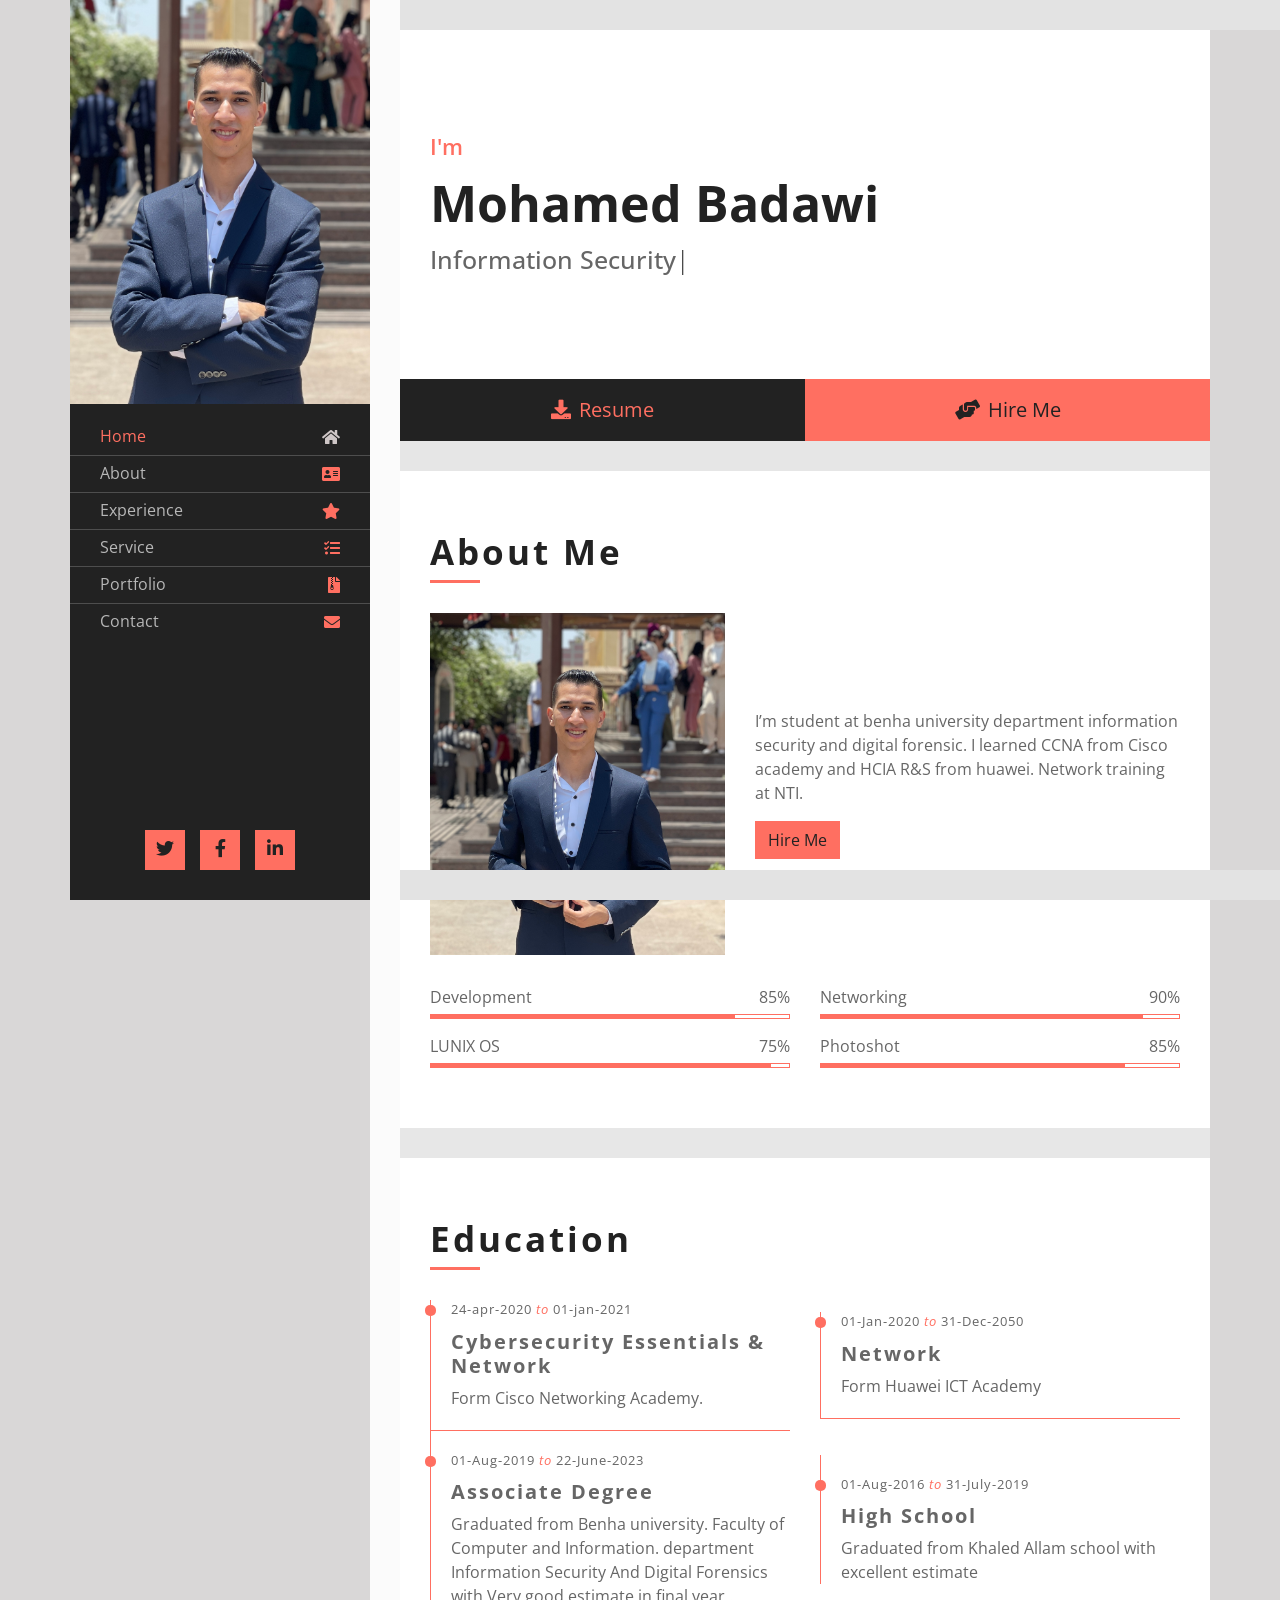
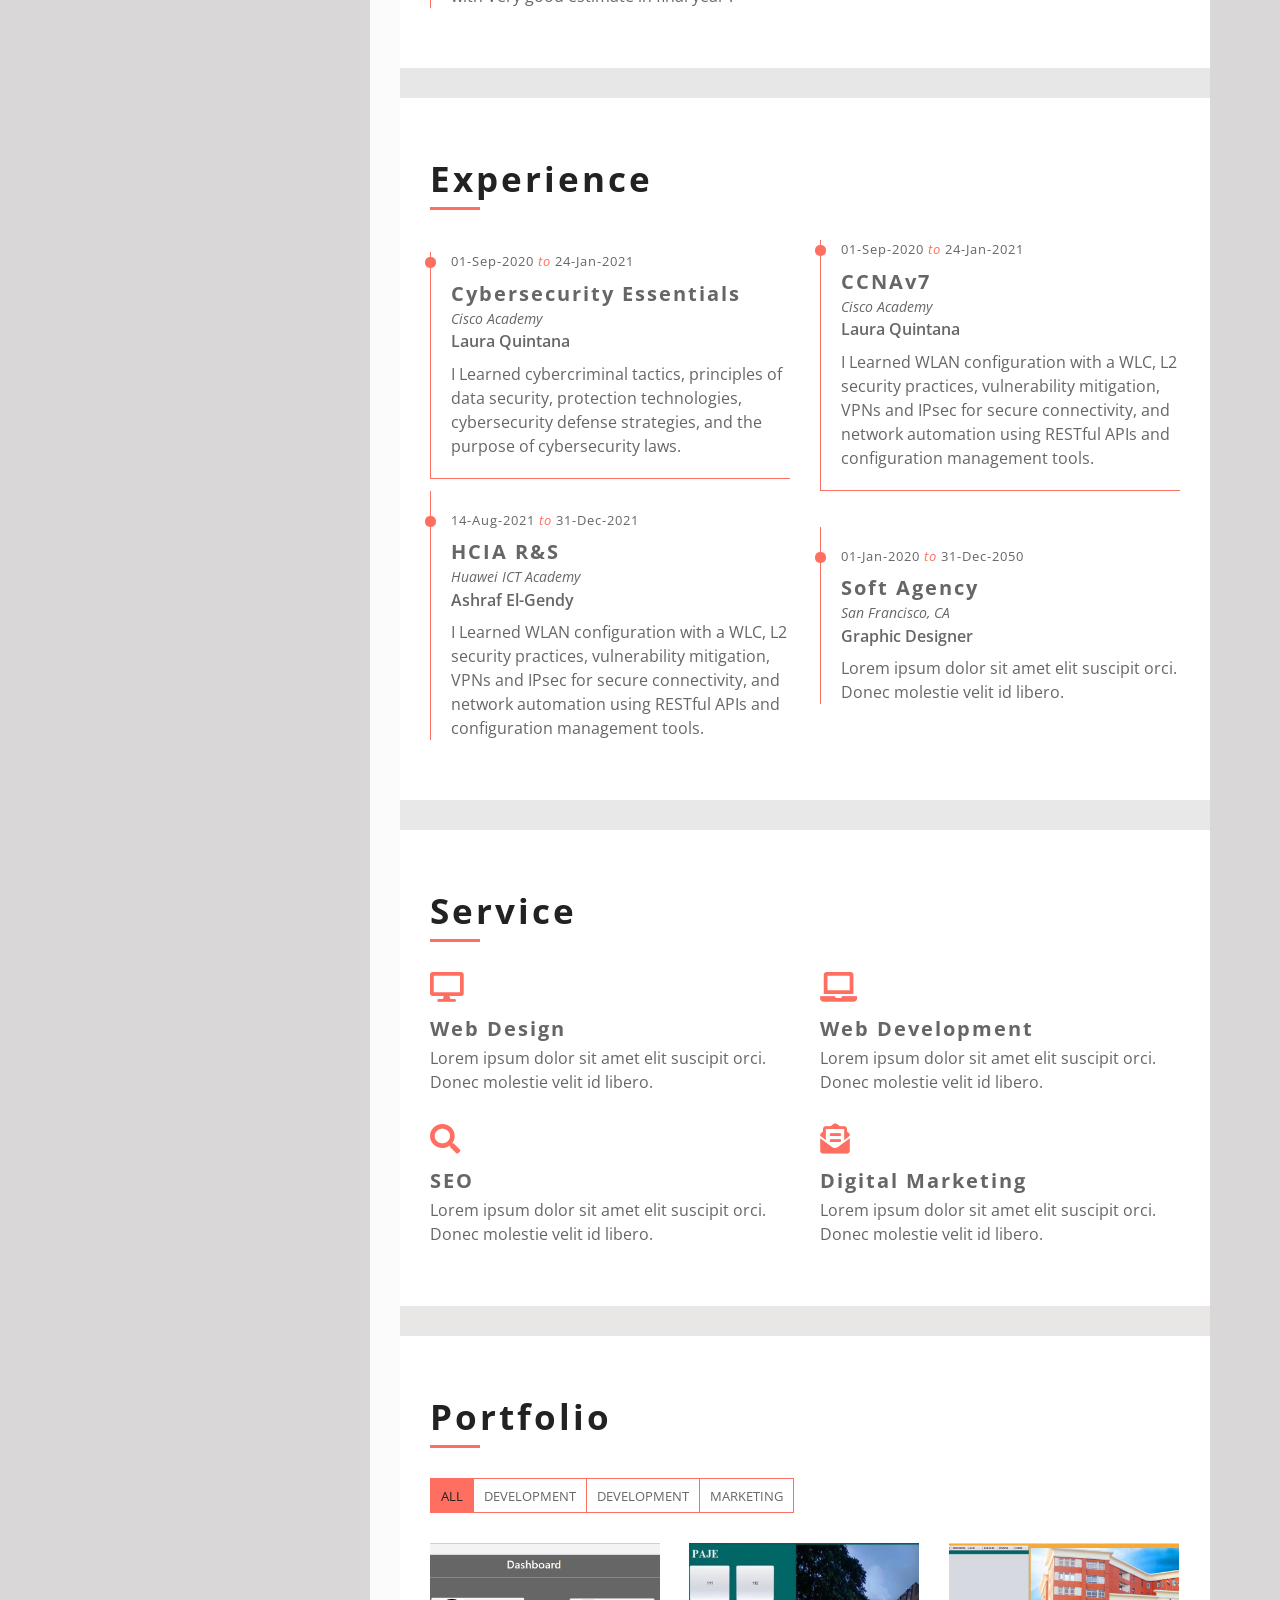
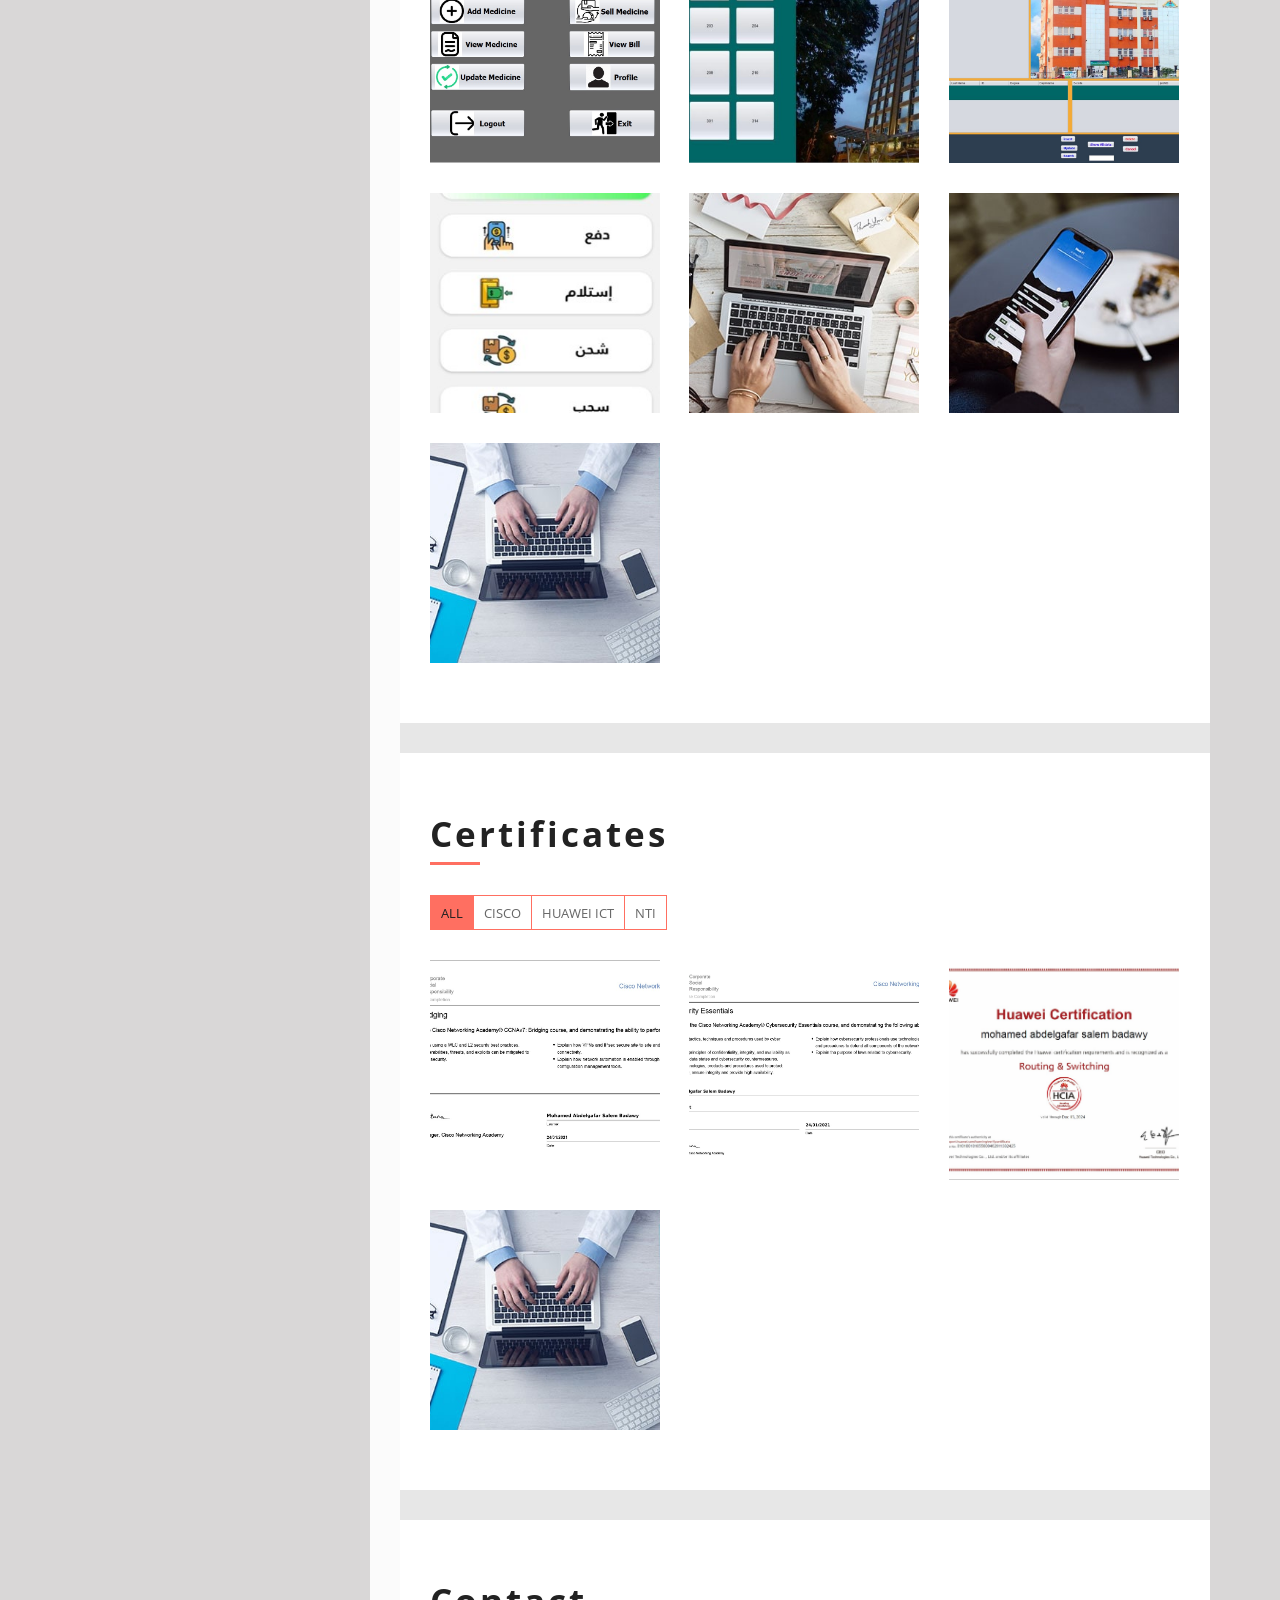
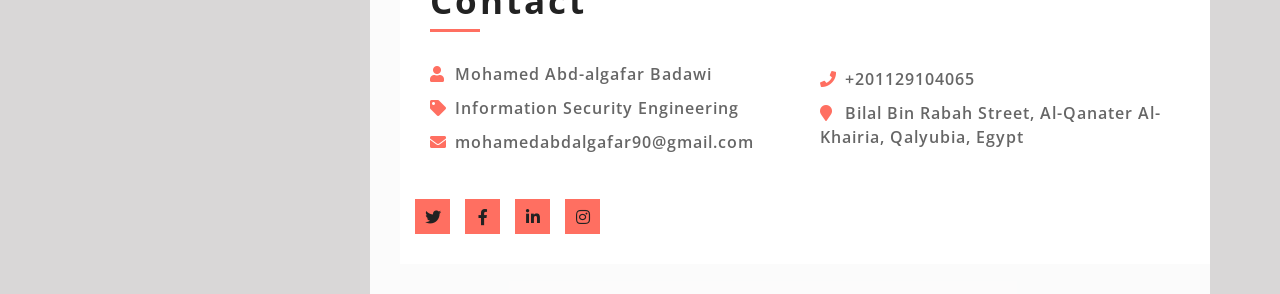
==== index.html @ a582aee1 "my website" ====
<!DOCTYPE html>
<html lang="en">
    <head>
        <meta charset="utf-8">
        <title>Mohamed Badawi</title>
        <meta content="width=device-width, initial-scale=1.0" name="viewport">
        <meta content="Resume Website Template Free Download" name="keywords">
        <meta content="Resume Website Template Free Download" name="description">

        <!-- Favicon -->
        <link href="img/favicon.ico" rel="icon">

        <!-- Google Fonts -->
        <link href="https://fonts.googleapis.com/css2?family=Open+Sans:300;400;600;700;800&display=swap" rel="stylesheet">

        <!-- CSS Libraries -->
        <link href="https://stackpath.bootstrapcdn.com/bootstrap/4.4.1/css/bootstrap.min.css" rel="stylesheet">
        <link href="https://cdnjs.cloudflare.com/ajax/libs/font-awesome/5.10.0/css/all.min.css" rel="stylesheet">
        <link href="lib/slick/slick.css" rel="stylesheet">
        <link href="lib/slick/slick-theme.css" rel="stylesheet">
        <link href="lib/lightbox/css/lightbox.min.css" rel="stylesheet">

        <!-- Template Stylesheet -->
        <link href="css/style.css" rel="stylesheet">
    </head>

    <body data-spy="scroll" data-target=".navbar" data-offset="51">
        <div class="wrapper">
            <div class="sidebar">
                <div class="sidebar-header">
                    <img src="img/profile.jpg" alt="Image">
                </div>
                <div class="sidebar-content">
                    <nav class="navbar navbar-expand-md bg-dark navbar-dark">
                        <a href="#" class="navbar-brand">Navigation</a>
                        <button type="button" class="navbar-toggler" data-toggle="collapse" data-target="#navbarCollapse">
                            <span class="navbar-toggler-icon"></span>
                        </button>
                        <div class="collapse navbar-collapse" id="navbarCollapse">
                            <ul class="nav navbar-nav">
                                <li class="nav-item">
                                    <a class="nav-link" href="#header">Home<i class="fa fa-home"></i></a>
                                </li>
                                <li class="nav-item">
                                    <a class="nav-link" href="#about">About<i class="fa fa-address-card"></i></a>
                                </li>
                                <li class="nav-item">
                                    <a class="nav-link" href="#experience">Experience<i class="fa fa-star"></i></a>
                                </li>
                                <li class="nav-item">
                                    <a class="nav-link" href="#service">Service<i class="fa fa-tasks"></i></a>
                                </li>
                                <li class="nav-item">
                                    <a class="nav-link" href="#portfolio">Portfolio<i class="fa fa-file-archive"></i></a>
                                </li>
                                <li class="nav-item">
                                    <a class="nav-link" href="#contact">Contact<i class="fa fa-envelope"></i></a>
                                </li>
                            </ul>
                        </div>
                    </nav>
                </div>
                <div class="sidebar-footer">
                    <a href="https://twitter.com/Mohamed56154055"><i class="fab fa-twitter"></i></a>
                    <a href="https://www.facebook.com/anam96234/about"><i class="fab fa-facebook-f"></i></a>
                    <a href="https://www.linkedin.com/in/mohamed-badawy-14b7bb198/"><i class="fab fa-linkedin-in"></i></a>
                </div>
            </div>
            <div class="content">
                <!-- Header Start -->
                <div class="header" id="header">
                    <div class="content-inner">
                        <p>I'm</p>
                        <h1>Mohamed Badawi</h1>
                        <h2></h2>
                        <div class="typed-text">Information Security Engineering, Network Engineering, Photografer</div>
                    </div>
                </div>
                <!-- Header End -->
                
                <!-- Large Button Start -->
                <div class="large-btn">
                    <div class="content-inner">
                        
                        <a class="btn" download = "Mohamed Badawi" href="cv.pdf"><i class="fa fa-download"></i>Resume</a>
                        <a class="btn" href="mohamedabdalgafar90@gmail.com"><i class="fa fa-hands-helping"></i>Hire Me</a>
                    </div>
                </div>
                <!-- Large Button End -->
                
                <!-- About Start -->
                <div class="about" id="about">
                    <div class="content-inner">
                        <div class="content-header">
                            <h2>About Me</h2>
                        </div>
                        <div class="row align-items-center">
                            <div class="col-md-6 col-lg-5">
                                <img src="img/about.jpg" alt="Image">
                            </div>
                            <div class="col-md-6 col-lg-7">
                                <p>
                                    I’m student at benha university department information security and digital forensic.
                                    I learned CCNA from Cisco academy and HCIA R&S from huawei.
                                    Network training at NTI.
                                </p>
                                <a class="btn" href="mohamedabdalgafar90@gmail.com">Hire Me</a>
                            </div>
                        </div>
                        <div class="row">
                            <div class="col-md-6">
                                <div class="skills">
                                    <div class="skill-name">
                                        <p>Development</p><p>85%</p>
                                    </div>
                                    <div class="progress">
                                        <div class="progress-bar" role="progressbar" aria-valuenow="85" aria-valuemin="0" aria-valuemax="100"></div>
                                    </div>
                                    <div class="skill-name">
                                        <p>LUNIX OS</p><p>75%</p>
                                    </div>
                                    <div class="progress">
                                        <div class="progress-bar" role="progressbar" aria-valuenow="95" aria-valuemin="0" aria-valuemax="100"></div>
                                    </div>
                                </div>
                            </div>
                            <div class="col-md-6">
                                <div class="skills">
                                    <div class="skill-name">
                                        <p>Networking</p><p>90%</p>
                                    </div>
                                    <div class="progress">
                                        <div class="progress-bar" role="progressbar" aria-valuenow="90" aria-valuemin="0" aria-valuemax="100"></div>
                                    </div>
                                    <div class="skill-name">
                                        <p>Photoshot</p><p>85%</p>
                                    </div>
                                    <div class="progress">
                                        <div class="progress-bar" role="progressbar" aria-valuenow="85" aria-valuemin="0" aria-valuemax="100"></div>
                                    </div>
                                </div>
                            </div>
                        </div>
                    </div>
                </div>
                <!-- About End -->
                
                <!-- Education Start -->
                <div class="education" id="education">
                    <div class="content-inner">
                        <div class="content-header">
                            <h2>Education</h2>
                        </div>
                        <div class="row align-items-center">
                            <div class="col-md-6">
                                <div class="edu-col">
                                    <span>24-apr-2020 <i>to</i> 01-jan-2021</span>
                                    <h3>Cybersecurity Essentials & Network</h3>
                                    <p>Form Cisco Networking Academy.</p>
                                </div>
                            </div>
                            <div class="col-md-6">
                                <div class="edu-col">
                                    <span>01-Jan-2020 <i>to</i> 31-Dec-2050</span>
                                    <h3>Network</h3>
                                    <p>Form Huawei ICT Academy</p>
                                </div>
                            </div>
                            <div class="col-md-6">
                                <div class="edu-col">
                                    <span>01-Aug-2019 <i>to</i> 22-June-2023</span>
                                    <h3>Associate Degree</h3>
                                    <p>Graduated from Benha university.
                                        Faculty of Computer and Information.
                                        department Information Security And Digital Forensics with Very good estimate in final year
                                        .</p>
                                </div>
                            </div>
                            <div class="col-md-6">
                                <div class="edu-col">
                                    <span>01-Aug-2016 <i>to</i> 31-July-2019</span>
                                    <h3>High School</h3>
                                    <p>Graduated from Khaled Allam school with excellent estimate</p>
                                </div>
                            </div>
                        </div>
                    </div>
                </div>
                <!-- Education Start -->
                
                <!-- Experience Start -->
                <div class="experience" id="experience">
                    <div class="content-inner">
                        <div class="content-header">
                            <h2>Experience</h2>
                        </div>
                        <div class="row align-items-center">
                            <div class="col-md-6">
                                <div class="exp-col">
                                    <span>01-Sep-2020 <i>to</i> 24-Jan-2021</span>
                                    <h3>Cybersecurity Essentials</h3>
                                    <h4>Cisco Academy</h4>
                                    <h5>Laura Quintana</h5>
                                    <p>I Learned cybercriminal tactics, principles of data security, protection technologies, cybersecurity defense strategies, and the purpose of cybersecurity laws.</p>
                                </div>
                            </div>
                            <div class="col-md-6">
                                <div class="exp-col">
                                    <span>01-Sep-2020 <i>to</i> 24-Jan-2021</span>
                                    <h3>CCNAv7</h3>
                                    <h4>Cisco Academy</h4>
                                    <h5>Laura Quintana</h5>
                                    <p>I Learned  WLAN configuration with a WLC, L2 security practices, vulnerability mitigation, VPNs and IPsec for secure connectivity, and network automation using RESTful APIs and configuration management tools.</p>
                                </div>
                            </div>
                            <div class="col-md-6">
                                <div class="exp-col">
                                    <span>14-Aug-2021 <i>to</i> 31-Dec-2021</span>
                                    <h3>HCIA R&S</h3>
                                    <h4>Huawei ICT Academy</h4>
                                    <h5>Ashraf El-Gendy</h5>
                                    <p>I Learned  WLAN configuration with a WLC, L2 security practices, vulnerability mitigation, VPNs and IPsec for secure connectivity, and network automation using RESTful APIs and configuration management tools.</p>
                                </div>
                            </div>
                            <div class="col-md-6">
                                <div class="exp-col">
                                    <span>01-Jan-2020 <i>to</i> 31-Dec-2050</span>
                                    <h3>Soft Agency</h3>
                                    <h4>San Francisco, CA</h4>
                                    <h5>Graphic Designer</h5>
                                    <p>Lorem ipsum dolor sit amet elit suscipit orci. Donec molestie velit id libero.</p>
                                </div>
                            </div>
                        </div>
                    </div>
                </div>
                <!-- Experience Start -->
                
                <!-- Service Start -->
                <div class="service" id="service">
                    <div class="content-inner">
                        <div class="content-header">
                            <h2>Service</h2>
                        </div>
                        <div class="row align-items-center">
                            <div class="col-md-6">
                                <div class="srv-col">
                                    <i class="fa fa-desktop"></i>
                                    <h3>Web Design</h3>
                                    <p>Lorem ipsum dolor sit amet elit suscipit orci. Donec molestie velit id libero.</p>
                                </div>
                            </div>
                            <div class="col-md-6">
                                <div class="srv-col">
                                    <i class="fa fa-laptop"></i>
                                    <h3>Web Development</h3>
                                    <p>Lorem ipsum dolor sit amet elit suscipit orci. Donec molestie velit id libero.</p>
                                </div>
                            </div>
                            <div class="col-md-6">
                                <div class="srv-col">
                                    <i class="fa fa-search"></i>
                                    <h3>SEO</h3>
                                    <p>Lorem ipsum dolor sit amet elit suscipit orci. Donec molestie velit id libero.</p>
                                </div>
                            </div>
                            <div class="col-md-6">
                                <div class="srv-col">
                                    <i class="fa fa-envelope-open-text"></i>
                                    <h3>Digital Marketing</h3>
                                    <p>Lorem ipsum dolor sit amet elit suscipit orci. Donec molestie velit id libero.</p>
                                </div>
                            </div>
                        </div>
                    </div>
                </div>
                <!-- Service Start -->
                
                <!-- Portfolio Start -->
                <div class="portfolio" id="portfolio">
                    <div class="content-inner">
                        <div class="content-header">
                            <h2>Portfolio</h2>
                        </div>
                        <div class="row">
                            <div class="col-lg-12">
                                <ul id="portfolio-flters">
                                    <li data-filter="*" class="filter-active">All</li>
                                    <li data-filter=".web-des">Development</li>
                                    <li data-filter=".web-dev">Development</li>
                                    <li data-filter=".dig-mar">Marketing</li>
                                </ul>
                            </div>
                        </div>
                        <div class="row portfolio-container">
                            <div class="col-lg-4 col-md-6 portfolio-item web-des">
                                <div class="portfolio-wrap">
                                    <figure>
                                        <img src="img/portfolio-1.jpg" class="img-fluid" alt="">
                                        <a href="img/portfolio-1.jpg" data-lightbox="portfolio" data-title="Pharmacy Managment System" class="link-preview" title="Preview"><i class="fa fa-eye"></i></a>
                                        <a href="https://github.com/mohamedabdalgafar/pharmacyManagmentSystem.git" class="link-details" title="More Details"><i class="fa fa-link"></i></a>
                                        <a class="portfolio-title" href="https://github.com/mohamedabdalgafar/pharmacyManagmentSystem.git">Pharmacy Managment System <span>Development</span></a>
                                    </figure>
                                </div>
                            </div>

                            <div class="col-lg-4 col-md-6 portfolio-item web-des">
                                <div class="portfolio-wrap">
                                    <figure>
                                        <img src="img/portfolio-2.jpg" class="img-fluid" alt="">
                                        <a href="img/portfolio-2.jpg" class="link-preview" data-lightbox="portfolio" data-title="Hotel Managment System" title="Preview"><i class="fa fa-eye"></i></a>
                                        <a href="https://github.com/mohamedabdalgafar/hotelManagmentSystem.git" class="link-details" title="More Details"><i class="fa fa-link"></i></a>
                                        <a class="portfolio-title" href="https://github.com/mohamedabdalgafar/hotelManagmentSystem.git">Hotel Managment System <span>Development</span></a>
                                    </figure>
                                </div>
                            </div>

                            <div class="col-lg-4 col-md-6 portfolio-item web-des">
                                <div class="portfolio-wrap">
                                    <figure>
                                        <img src="img/portfolio-3.jpg" class="img-fluid" alt="">
                                        <a href="img/portfolio-3.jpg" class="link-preview" data-lightbox="portfolio" data-title="Unversity Managment System" title="Preview"><i class="fa fa-eye"></i></a>
                                        <a href="https://github.com/mohamedabdalgafar/universityManagmentSystem.git" class="link-details" title="More Details"><i class="fa fa-link"></i></a>
                                        <a class="portfolio-title" href="https://github.com/mohamedabdalgafar/universityManagmentSystem.git">Unversity Managment System <span>Development</span></a>
                                    </figure>
                                </div>
                            </div>

                            <div class="col-lg-4 col-md-6 portfolio-item web-de">
                                <div class="portfolio-wrap">
                                    <figure>
                                        <img src="img/Picture1.jpg" class="img-fluid" alt="">
                                        <a href="img/Picture1.jpg" class="link-preview" data-lightbox="portfolio" data-title="Mobile Application Development" title="Preview"><i class="fa fa-eye"></i></a>
                                        <a href="https://github.com/mohamedabdalgafar/mobile-wallet-app.git" class="link-details" title="More Details"><i class="fa fa-link"></i></a>
                                        <a class="portfolio-title" href="https://github.com/mohamedabdalgafar/mobile-wallet-app.git">mobile wallet <span>Mobile Application Development</span></a>
                                    </figure>
                                </div>
                            </div>

                            <div class="col-lg-4 col-md-6 portfolio-item web-dev">
                                <div class="portfolio-wrap">
                                    <figure>
                                        <img src="img/portfolio-4.jpg" class="img-fluid" alt="">
                                        <a href="img/portfolio-4.jpg" class="link-preview" data-lightbox="portfolio" data-title="Project Name" title="Preview"><i class="fa fa-eye"></i></a>
                                        <a href="#" class="link-details" title="More Details"><i class="fa fa-link"></i></a>
                                        <a class="portfolio-title" href="#">Project Name <span>Web Development</span></a>
                                    </figure>
                                </div>
                            </div>

                            <div class="col-lg-4 col-md-6 portfolio-item dig-mar">
                                <div class="portfolio-wrap">
                                    <figure>
                                        <img src="img/portfolio-5.jpg" class="img-fluid" alt="">
                                        <a href="img/portfolio-5.jpg" class="link-preview" data-lightbox="portfolio" data-title="Project Name" title="Preview"><i class="fa fa-eye"></i></a>
                                        <a href="#" class="link-details" title="More Details"><i class="fa fa-link"></i></a>
                                        <a class="portfolio-title" href="#">Project Name <span>Digital Marketing</span></a>
                                    </figure>
                                </div>
                            </div>

                            <div class="col-lg-4 col-md-6 portfolio-item dig-mar">
                                <div class="portfolio-wrap">
                                    <figure>
                                        <img src="img/portfolio-6.jpg" class="img-fluid" alt="">
                                        <a href="img/portfolio-6.jpg" class="link-preview" data-lightbox="portfolio" data-title="Project Name" title="Preview"><i class="fa fa-eye"></i></a>
                                        <a href="#" class="link-details" title="More Details"><i class="fa fa-link"></i></a>
                                        <a class="portfolio-title" href="#">Project Name <span>Digital Marketing</span></a>
                                    </figure>
                                </div>
                            </div>
                        </div>
                    </div>
                </div>
                <!-- Portfolio Start -->
                
                <!-- certificate Start -->
                <div class="portfolio" id="portfolio">
                    <div class="content-inner">
                        <div class="content-header">
                            <h2>Certificates</h2>
                        </div>
                        <div class="row">
                            <div class="col-lg-12">
                                <ul id="portfolio-flters">
                                    <li data-filter="*" class="filter-active">All</li>
                                    <li data-filter=".web-des">Cisco</li>
                                    <li data-filter=".web-dev">Huawei ICT</li>
                                    <li data-filter=".dig-mar">NTI</li>
                                </ul>
                            </div>
                        </div>
                        <div class="row portfolio-container">
                            <div class="col-lg-4 col-md-6 portfolio-item web-des">
                                <div class="portfolio-wrap">
                                    <figure>
                                        <img src="img/crtificate1.jpg" class="img-fluid" alt="">
                                        <a href="img/crtificate1.jpg" data-lightbox="portfolio" data-title="CCNAv7" class="link-preview" title="Preview"><i class="fa fa-eye"></i></a>
                                        <a href="certificates/ccnav7.pdf" class="link-details" title="More Details"><i class="fa fa-link"></i></a>
                                        <a class="portfolio-title" href="certificates/ccnav7.pdf">CCNAv7 <span>Cisco Academy</span></a>
                                    </figure>
                                </div>
                            </div>

                            <div class="col-lg-4 col-md-6 portfolio-item web-des">
                                <div class="portfolio-wrap">
                                    <figure>
                                        <img src="img/crtificate2.jpg" class="img-fluid" alt="">
                                        <a href="img/crtificate2.jpg" class="link-preview" data-lightbox="portfolio" data-title="Security Essentials" title="Preview"><i class="fa fa-eye"></i></a>
                                        <a href="certificates/security.pdf" class="link-details" title="More Details"><i class="fa fa-link"></i></a>
                                        <a class="portfolio-title" href="certificates/security.pdf">Security Essentials <span>Cisco Academy</span></a>
                                    </figure>
                                </div>
                            </div>

                            <div class="col-lg-4 col-md-6 portfolio-item web-dev">
                                <div class="portfolio-wrap">
                                    <figure>
                                        <img src="img/certificate3.jpg" class="img-fluid" alt="">
                                        <a href="img/certificate3.jpg" class="link-preview" data-lightbox="portfolio" data-title="HCIA R&S" title="Preview"><i class="fa fa-eye"></i></a>
                                        <a href="certificates/hcia.pdf" class="link-details" title="More Details"><i class="fa fa-link"></i></a>
                                        <a class="portfolio-title" href="certificates/hcia.pdf">HCIA R&S <span>Huawei ICT Academy</span></a>
                                    </figure>
                                </div>
                            </div>

                           

                            <div class="col-lg-4 col-md-6 portfolio-item dig-mar">
                                <div class="portfolio-wrap">
                                    <figure>
                                        <img src="img/portfolio-6.jpg" class="img-fluid" alt="">
                                        <a href="img/portfolio-6.jpg" class="link-preview" data-lightbox="portfolio" data-title="Project Name" title="Preview"><i class="fa fa-eye"></i></a>
                                        <a href="#" class="link-details" title="More Details"><i class="fa fa-link"></i></a>
                                        <a class="portfolio-title" href="#">Project Name <span>Digital Marketing</span></a>
                                    </figure>
                                </div>
                            </div>
                        </div>
                    </div>
                </div>
                
                <!-- Contact Start -->
                <div class="contact" id="contact">
                    <div class="content-inner">
                        <div class="content-header">
                            <h2>Contact</h2>
                        </div>
                        <div class="row align-items-center">
                            <div class="col-md-6">
                                <div class="contact-info">
                                    <p><i class="fa fa-user"></i>Mohamed Abd-algafar Badawi</p>
                                    <p><i class="fa fa-tag"></i>Information Security Engineering</p>
                                    <p><i class="fa fa-envelope"></i><a href="mailto:mohamedabdalgafar90@gmail.com">mohamedabdalgafar90@gmail.com</a></p>
                                    
                                    
                                    
                                </div>
                            </div>
                            <div class="col-md-6">
                                <div class="contact-info">
                                    <p><i class="fa fa-phone"></i><a href="tel:+201129104065">+201129104065</a></p>
                                    <p><i class="fa fa-map-marker"></i>Bilal Bin Rabah Street, Al-Qanater Al-Khairia, Qalyubia, Egypt</p>
                                </div> 
                            </div>
                            <div class="social">
                                <a class="btn" href="https://twitter.com/Mohamed56154055"><i class="fab fa-twitter"></i></a>
                                <a class="btn" href="https://www.facebook.com/anam96234/about"><i class="fab fa-facebook-f"></i></a>
                                <a class="btn" href="https://www.linkedin.com/in/mohamed-badawy-14b7bb198/"><i class="fab fa-linkedin-in"></i></a>
                                <a class="btn" href="https://www.instagram.com/mohamed_badawy_ph/"><i class="fab fa-instagram"></i></a>
                                
                            </div>
                        </div>
                    </div>
                </div>
                <!-- Contact End -->
                
            </div>
            
        </div>
        
        <!-- Back to Top -->
        <a href="#" class="back-to-top"><i class="fa fa-angle-double-up"></i></a>
        
        <!-- JavaScript Libraries -->
        <script src="https://code.jquery.com/jquery-3.4.1.min.js"></script>
        <script src="https://stackpath.bootstrapcdn.com/bootstrap/4.4.1/js/bootstrap.bundle.min.js"></script>
        <script src="lib/easing/easing.min.js"></script>
        <script src="lib/slick/slick.min.js"></script>
        <script src="lib/typed/typed.min.js"></script>
        <script src="lib/waypoints/waypoints.min.js"></script>
        <script src="lib/isotope/isotope.pkgd.min.js"></script>
        <script src="lib/lightbox/js/lightbox.min.js"></script>
        
        <!-- Template Javascript -->
        <script src="js/main.js"></script>

    </body>
</html>
---- css/style.css ----
/**********************************/
/********** General CSS ***********/
/**********************************/
body {
    color: #666666;
    background: rgba(113, 107, 107, 0.268);
    font-family: 'Open Sans', sans-serif;
}

a {
    color: #222222;
    transition: all .3s;
}

a:hover,
a:active,
a:focus {
    color: #FF6F61;
    outline: none;
    text-decoration: none;
}

.btn:focus {
    box-shadow: none;
}


/**********************************/
/****** Layout with Sidebar *******/
/**********************************/
.wrapper {
    position: relative;
    margin: 0 auto;
    width: 100%;
    max-width: 1140px;
}

.wrapper .sidebar {
    position: relative;
    width: 100%;
    float: left;
    background: #222222;
}

.wrapper .content {
    position: relative;
    width: 100%;
    padding: 15px;
    float: left;
    background: #ffffffe8;
}

.wrapper .sidebar-header,
.wrapper .sidebar-footer {
    display: none;
}

.navbar {
    padding: 15px;
    background: #222222 !important;
}

.navbar-expand-md .navbar-nav .nav-item {
    width: 100%;
    border-top: 1px solid rgba(255, 255, 255, .2);
}

.navbar-expand-md .navbar-nav .nav-item:first-child{
    border-top: none;
}

.navbar-expand-md .navbar-nav .nav-link {
    color: #b7b7b7;
    padding: 5px 15px 7px 15px;
    transition: all .3s;
}

.navbar-expand-md .navbar-nav .nav-link i {
    color: #FF6F61;
    float: right;
    padding-top: 5px;
    transition: all .3s;
}

.navbar-expand-md .navbar-nav .nav-link:hover,
.navbar-expand-md .navbar-nav .nav-link.active {
    color: #FF6F61;
}

.navbar-expand-md .navbar-nav .nav-link:hover i,
.navbar-expand-md .navbar-nav .nav-link.active i{
    color: #cfc7c7;
}


.wrapper .sidebar,
.wrapper .content {
    -webkit-transition: margin 200ms ease-out;
    -moz-transition: margin 200ms ease-out;
    -o-transition: margin 200ms ease-out;
    transition: margin 200ms ease-out;
}

@media (min-width: 768px) {
    .wrapper .content {
        padding: 30px 0px 30px 30px;
    }
    
    .wrapper .content::before,
    .wrapper .content::after {
        position: fixed;
        content: "";
        width: 100%;
        height: 30px;
        background: #e3e3e3;
        z-index: 1;
    }
    
    .wrapper .content::before {
        top: 0;
    }
    
    .wrapper .content::after {
        bottom: 0;
    }
    
    .wrapper .sidebar {
        position: fixed;
        width: 300px;
        height: 100%;
        margin-left: -250px;
        float: left;
        overflow: auto;
        scrollbar-width: thin;
        scrollbar-color: gray;
        z-index: 2;
    }

    .wrapper .sidebar:hover {
        margin-left: 0px;
    }
    
    .wrapper .content {
        position: relative;
        width: calc(100% - 50px);
        margin-left: 50px;
        float: right;
    }
    
    .wrapper .sidebar:hover  .sidebar-header {
        position: relative;
        display: block;
        width: 100%;
    }

    .wrapper .sidebar .sidebar-header img {
        width: 100%;
        height: auto;
    }
    
    .navbar-brand {
        display: none;
    }
    
    .navbar {
        padding: 15px 0;
        flex-direction: column;
    }
    
    .wrapper .sidebar:hover .navbar-expand-md .navbar-nav .nav-link {
        padding: 5px 30px 7px 30px;
    }
    
    .wrapper .sidebar::-webkit-scrollbar {
        width: 7px;
    }

    .wrapper .sidebar::-webkit-scrollbar-track {
        -webkit-box-shadow: inset 0 0 6px rgba(0,0,0,0.1);
    }

    .wrapper .sidebar::-webkit-scrollbar-thumb {
        background-color: darkgrey;
        outline: 1px solid slategrey;
        border-radius: 7px
    }
    
    .navbar-brand {
        display: none;
    }
    
    .sidebar .sidebar-footer {
        width: 300px;
        position: fixed;
        bottom: 0;
        padding: 15px;
        font-size: 0;
        text-align: center;
        background: #222222;
    }
    
    .sidebar .sidebar-footer a {
        display: inline-block;
        width: 40px;
        height: 40px;
        padding: 5px 0;
        margin: 0 15px 15px 0;
        text-align: center;
        font-size: 18px;
        color: #222222;
        background: #FF6F61;
    }
    
    .sidebar .sidebar-footer a:last-child {
        margin-right: 0;
    }
    
    .sidebar .sidebar-footer a:hover {
        color: #FF6F61;
        background: #ffffff;
    }
    
    .sidebar:hover .sidebar-footer {
        display: block;
    }
}

@media (min-width: 992px) {
    .wrapper .sidebar {
        margin: 0;
    }

    .wrapper .content {
        width: calc(100% - 300px);
        margin-left: 300px;
    }

    .sidebar .sidebar-header {
        position: relative;
        display: block;
        width: 100%;
    }
    
    .navbar-expand-md .navbar-nav .nav-link {
        padding: 5px 30px 7px 30px;
    }
    
    .sidebar .sidebar-footer {
        display: block;
    }
}

@media (max-width: 1140px) {
    .wrapper .content {
        padding: 30px;
    }
}

@media (max-width: 576px) {
    .wrapper .content {
        padding: 15px;
    }
}


/**********************************/
/******** Back to Top CSS *********/
/**********************************/
.back-to-top {
    position: fixed;
    display: none;
    width: 30px;
    height: 30px;
    text-align: center;
    line-height: 1;
    font-size: 30px;
    right: 30px;
    bottom: 30px;
    transition: background 0.5s;
    z-index: 11;
}

.back-to-top i {
    color: #222222;
}

.back-to-top i:hover {
    color: #FF6F61;
}

.back-to-top {
    -webkit-animation: action 1s infinite  alternate;
    animation: action 1s infinite  alternate;
}

@-webkit-keyframes action {
    0% { transform: translateY(0); }
    100% { transform: translateY(-15px); }
}

@keyframes action {
    0% { transform: translateY(0); }
    100% { transform: translateY(-15px); }
}


/**********************************/
/*********** Header CSS ***********/
/**********************************/
.header {
    position: relative;
    background: #ffffff;
}

.header .content-inner {
    padding: 100px 30px;
    background: url(../img/profile.png) right bottom no-repeat;
    background-size: contain;
}

.header p {
    color: #FF6F61;
    font-size: 22px;
    font-weight: 600;
    margin-bottom: 10px;
}

.header h1 {
    color: #222222;
    font-size: 50px;
    font-weight: 700;
}

.header h2 {
    display: inline-block;
    margin: 0;
    height: 25px;
    font-size: 25px;
}

.header .typed-text {
    display: none;
}

.header .typed-cursor {
    font-size: 25px;
    font-weight: 300;
    color: #222222;
}

.large-btn .content-inner {
    font-size: 0;
    border-bottom: 30px solid #e6e6e6;
}

.large-btn .btn {
    position: relative;
    width: 50%;
    padding: 15px 0;
    color: #FF6F61;
    font-size: 20px;
    background: #222222;
    border-radius: 0;
}

.large-btn .btn:last-child {
    color: #222222;
    background: #FF6F61;
}

.large-btn .btn i {
    margin-right: 8px;
}

.large-btn .btn::after {
    position: absolute;
    content: "";
    width: 0;
    height: 100%;
    top: 0;
    left: 0;
    transition: all .3s;
}

.large-btn .btn:hover::after {
    width: 100%;
    background: rgba(255, 255, 255, .1);
}


/**********************************/
/******* Content Header CSS *******/
/**********************************/
.content-header {
    position: relative;
    width: 100%;
    margin-bottom: 30px;
    padding-bottom: 10px;
}

.content-header h2 {
    color: #222222;
    font-size: 35px;
    font-weight: 700;
    letter-spacing: 3px;
    margin: 0;
}

.content-header::after {
    content: '';
    position: absolute;
    display: block;
    width: 50px;
    height: 3px;
    bottom: 0;
    left: 0;
    background: #FF6F61;
}


/**********************************/
/*********** About CSS ************/
/**********************************/
.about {
    position: relative;
    padding: 60px 30px;
    background: #ffffff;
    border-bottom: 30px solid #e7e7e7;
}


.about img {
    width: 100%;
    height: auto;
}

@media(max-width: 767.98px) {
    .about img {
        margin-bottom: 15px;
    }
}

.about .btn {
    border-radius: 0;
    color: #222222;
    background: #FF6F61;
    transition: all .3s;
}

.about .btn:hover {
    color: #FF6F61;
    background: #222222;
}

.about .skills {
    padding-top: 15px;
}

.about .skill-name {
    margin-top: 15px;
}

.about .skill-name p {
    display: inline-block;
    margin-bottom: 5px;
    font-size: 16px;
    font-weight: 400;
}

.about .skill-name p:last-child {
    float: right;
}

.about .progress {
    height: 5px;
    border: 1px solid #FF6F61;
    border-radius: 0;
    background: #ffffff;
}

.about .progress .progress-bar {
    width: 1px;
    background: #FF6F61;
    border-radius: 0;
    transition: 1s;
}


/**********************************/
/********* Education CSS **********/
/**********************************/
.education {
    position: relative;
    padding: 60px 30px;
    background: #ffffff;
    border-bottom: 30px solid #e7e7e7;
}

.education .edu-col {
    position: relative;
    width: 100%;
    padding: 20px 0 20px 20px;
    border-left: 1px solid #FF6F61;
    border-bottom: 1px solid #FF6F61;
}

.education .col-md-6:first-child .edu-col {
    
    padding-top: 0;
}

.education .col-md-6:last-child .edu-col {
    border-bottom: none;
    padding-bottom: 0;
}

@media (min-width: 768px) {
    .education .col-md-6:nth-child(-n+2) .edu-col {
        padding-top: 0;
    }

    .education .col-md-6:last-child .edu-col,
    .education .col-md-6:nth-last-child(2) .edu-col {
        border-bottom: none;
        padding-bottom: 0;
    }
}

.education .edu-col span {
    position: relative;
    display: block;
    font-size: 13px;
    letter-spacing: 1px;
    margin-bottom: 10px;
}

.education .edu-col span::before {
    position: absolute;
    content: "";
    width: 11px;
    height: 11px;
    background: #FF6F61;
    top: 5px;
    left: -26px;
    border-radius: 5px;
}

.education .edu-col span i {
    color: #FF6F61;
}

.education .edu-col h3 {
    font-size: 20px;
    font-weight: 700;
    letter-spacing: 2px;
}

.education .edu-col p {
    margin: 0;
}


/**********************************/
/********* Experience CSS *********/
/**********************************/
.experience {
    position: relative;
    padding: 60px 30px;
    background: #ffffff;
    border-bottom: 30px solid #e8e8e8;
}

.experience .exp-col {
    position: relative;
    width: 100%;
    padding: 20px 0 20px 20px;
    border-left: 1px solid #FF6F61;
    border-bottom: 1px solid #FF6F61;
}

.experience .col-md-6:first-child .exp-col {
    padding-top: 0;
}

.experience .col-md-6:last-child .exp-col {
    border-bottom: none;
    padding-bottom: 0;
}

@media (min-width: 768px) {
    .experience .col-md-6:nth-child(-n+2) .exp-col {
        padding-top: 0;
    }

    .experience .col-md-6:last-child .exp-col,
    .experience .col-md-6:nth-last-child(2) .exp-col {
        border-bottom: none;
        padding-bottom: 0;
    }
}

.experience .exp-col span {
    position: relative;
    display: block;
    font-size: 13px;
    letter-spacing: 1px;
    margin-bottom: 10px;
}

.experience .exp-col span::before {
    position: absolute;
    content: "";
    width: 11px;
    height: 11px;
    background: #FF6F61;
    top: 5px;
    left: -26px;
    border-radius: 5px;
}

.experience .exp-col span i {
    color: #FF6F61;
}

.experience .exp-col h3 {
    font-size: 20px;
    font-weight: 700;
    letter-spacing: 2px;
    margin-bottom: 5px;
}

.experience .exp-col h4 {
    font-size: 14px;
    font-weight: 400;
    font-style: italic;
    margin-bottom: 5px;
}

.experience .exp-col h5 {
    font-size: 16px;
    font-weight: 600;
    margin-bottom: 10px;
}

.experience .exp-col p {
    margin: 0;
}


/**********************************/
/*********** Service CSS **********/
/**********************************/
.service {
    position: relative;
    padding: 60px 30px 30px 30px;
    background: #ffffff;
    border-bottom: 30px solid #e8e7e5;
}

.service .srv-col {
    position: relative;
    width: 100%;
    margin-bottom: 30px;
}

.service .srv-col i {
    font-size: 30px;
    color: #FF6F61;
    margin-bottom: 15px;
}

.service .srv-col h3 {
    font-size: 20px;
    font-weight: 700;
    letter-spacing: 2px;
    margin-bottom: 5px;
}

.experience .exp-col h4 {
    font-size: 14px;
    font-weight: 400;
    font-style: italic;
    margin-bottom: 5px;
}

.experience .exp-col h5 {
    font-size: 16px;
    font-weight: 600;
    margin-bottom: 10px;
}

.experience .exp-col p {
    margin: 0;
}


/**********************************/
/********** Portfolio CSS *********/
/**********************************/
.portfolio {
    position: relative;
    padding: 60px 30px 30px 30px;
    background: #ffffff;
    border-bottom: 30px solid #e7e7e7;
}

.portfolio #portfolio-flters {
    padding: 0;
    margin: -15px 0 30px 0;
    list-style: none;
    font-size: 0;
}

.portfolio #portfolio-flters li {
    cursor: pointer;
    margin: 15px -1px 0 0;
    display: inline-block;
    height: 35px;
    padding: 10px;
    color: #666666;
    font-size: 13px;
    line-height: 15px;
    text-transform: uppercase;
    border: 1px solid #FF6F61;
    background: #ffffff;
    transition: all 0.3s ease-in-out;
}

.portfolio #portfolio-flters li:hover,
.portfolio #portfolio-flters li.filter-active {
    background: #FF6F61;
    color: #222222;
}

.portfolio .portfolio-item {
    position: relative;
    height: 250px;
    overflow: hidden;
}

.portfolio .portfolio-item figure {
    background: #ffffff;
    overflow: hidden;
    height: 220px;
    position: relative;
    border-radius: 0;
    margin: 0; 
}

.portfolio .portfolio-item figure img {
    width: 100%; 
    height: 100%; 
    object-fit: cover; 
}

.portfolio .portfolio-item figure:hover img {
    opacity: 0.3;
    transition: 0.3s;
}

.portfolio .portfolio-item figure .link-preview,
.portfolio .portfolio-item figure .link-details,
.portfolio .portfolio-item figure .portfolio-title {
    position: absolute;
    display: inline-block;
    opacity: 0;
    line-height: 1;
    text-align: center;
    width: 45px;
    height: 35px;
    background: #FF6F61;
    transition: 0.2s linear;
}

.portfolio .portfolio-item figure .link-preview i,
.portfolio .portfolio-item figure .link-details i {
    color: #222222;
    padding-top: 10px;
    font-size: 16px;
}

.portfolio .portfolio-item figure .link-preview:hover,
.portfolio .portfolio-item figure .link-details:hover {
    background: #222222;
}

.portfolio .portfolio-item figure .link-preview:hover i,
.portfolio .portfolio-item figure .link-details:hover i {
    color: #FF6F61;
}

.portfolio .portfolio-item figure .link-preview {
    left: 50%;
    top: calc(25% - 18px);
}

.portfolio .portfolio-item figure .link-details {
    right: 50%;
    top: calc(25% - 18px);
}

.portfolio .portfolio-item figure .portfolio-title {
    margin: 0;
    width: 100%;
    height: 50%;
    left: 0;
    right: 0;
    top: 100%;
    padding: 30px 10px;
    color: #222222;
    font-size: 16px;
    font-weight: 600;
    background: rgba(255, 111, 97, .5);
    border-radius: 0;
}

.portfolio .portfolio-item figure .portfolio-title:hover {
    text-decoration: none;
}

.portfolio .portfolio-item figure .portfolio-title span {
    display: block;
    margin-top: 10px;
    font-family: 'Open Sans', sans-serif;
    font-size: 13px;
    font-weight: 300;
}

.portfolio .portfolio-item figure:hover .link-preview {
    opacity: 1;
    left: calc(50% - 61px);
}

.portfolio .portfolio-item figure:hover .link-details {
    opacity: 1;
    right: calc(50% - 61px);
}

.portfolio .portfolio-item figure:hover .portfolio-title {
    opacity: 1;
    top: 50%;
}





/**********************************/
/*********** Contact CSS ***********/
/**********************************/
.contact {
    position: relative;
    padding: 60px 30px 30px 30px;
    background: #ffffff;
}

.contact .contact-info {
    
    position: relative;
    width: 100%;
    margin-bottom: 30px;
}

.contact .contact-info p {
    
    font-size: 16px;
    font-weight: 600;
    letter-spacing: 1px;
    margin-bottom: 10px;
}

.contact .contact-info p i {
    width: 25px;
    color: #FF6F61;
}

.contact .contact-info p a {
    color: #666666;
}

.contact .contact-info p a:hover {
    color: #FF6F61;
    text-decoration: none;
}

.contact .social {
    font-size: 0;
}

.contact .social a {
    width: 35px;
    height: 35px;
    padding: 5px 0;
    color: #222222;
    background: #FF6F61;
    border-radius: 0;
    margin-top: 15px;
    margin-right: 15px;
    transition: all .3s;
}

.contact .social a:last-child {
    margin-right: 0;
}

.contact .social a:hover {
    color: #FF6F61;
    background: #222222;
}

.contact .form {
    position: relative;
    width: 100%;
    margin-bottom: 30px;
}

.contact .form .form-control {
    border-radius: 0;
}

.contact .form .form-control:focus {
    box-shadow: none;
    border-color: #FF6F61;
}

.contact .form .btn {
    color: #222222;
    background: #FF6F61;
    border-radius: 0;
    transition: all .3s;
}

.contact .form .btn:hover {
    color: #FF6F61;
    background: #222222;
}


/**********************************/
/*********** Footer CSS ***********/
/**********************************/
.footer {
    position: relative;
    width: 100%;
    padding: 30px 30px 0 30px;
    background: #e9e9e9;
}

.footer .col-md-6:last-child {
    text-align: right;
}

@media(max-width: 767.98px) {
    .footer .col-md-6,
    .footer .col-md-6:last-child{
        text-align: center;
    }
}

.footer p {
    color: #222222;
    margin: 0;
}

.footer a {
    color: #FF6F61;
    font-weight: 600;
}

.footer a:hover {
    color: #222222;
}
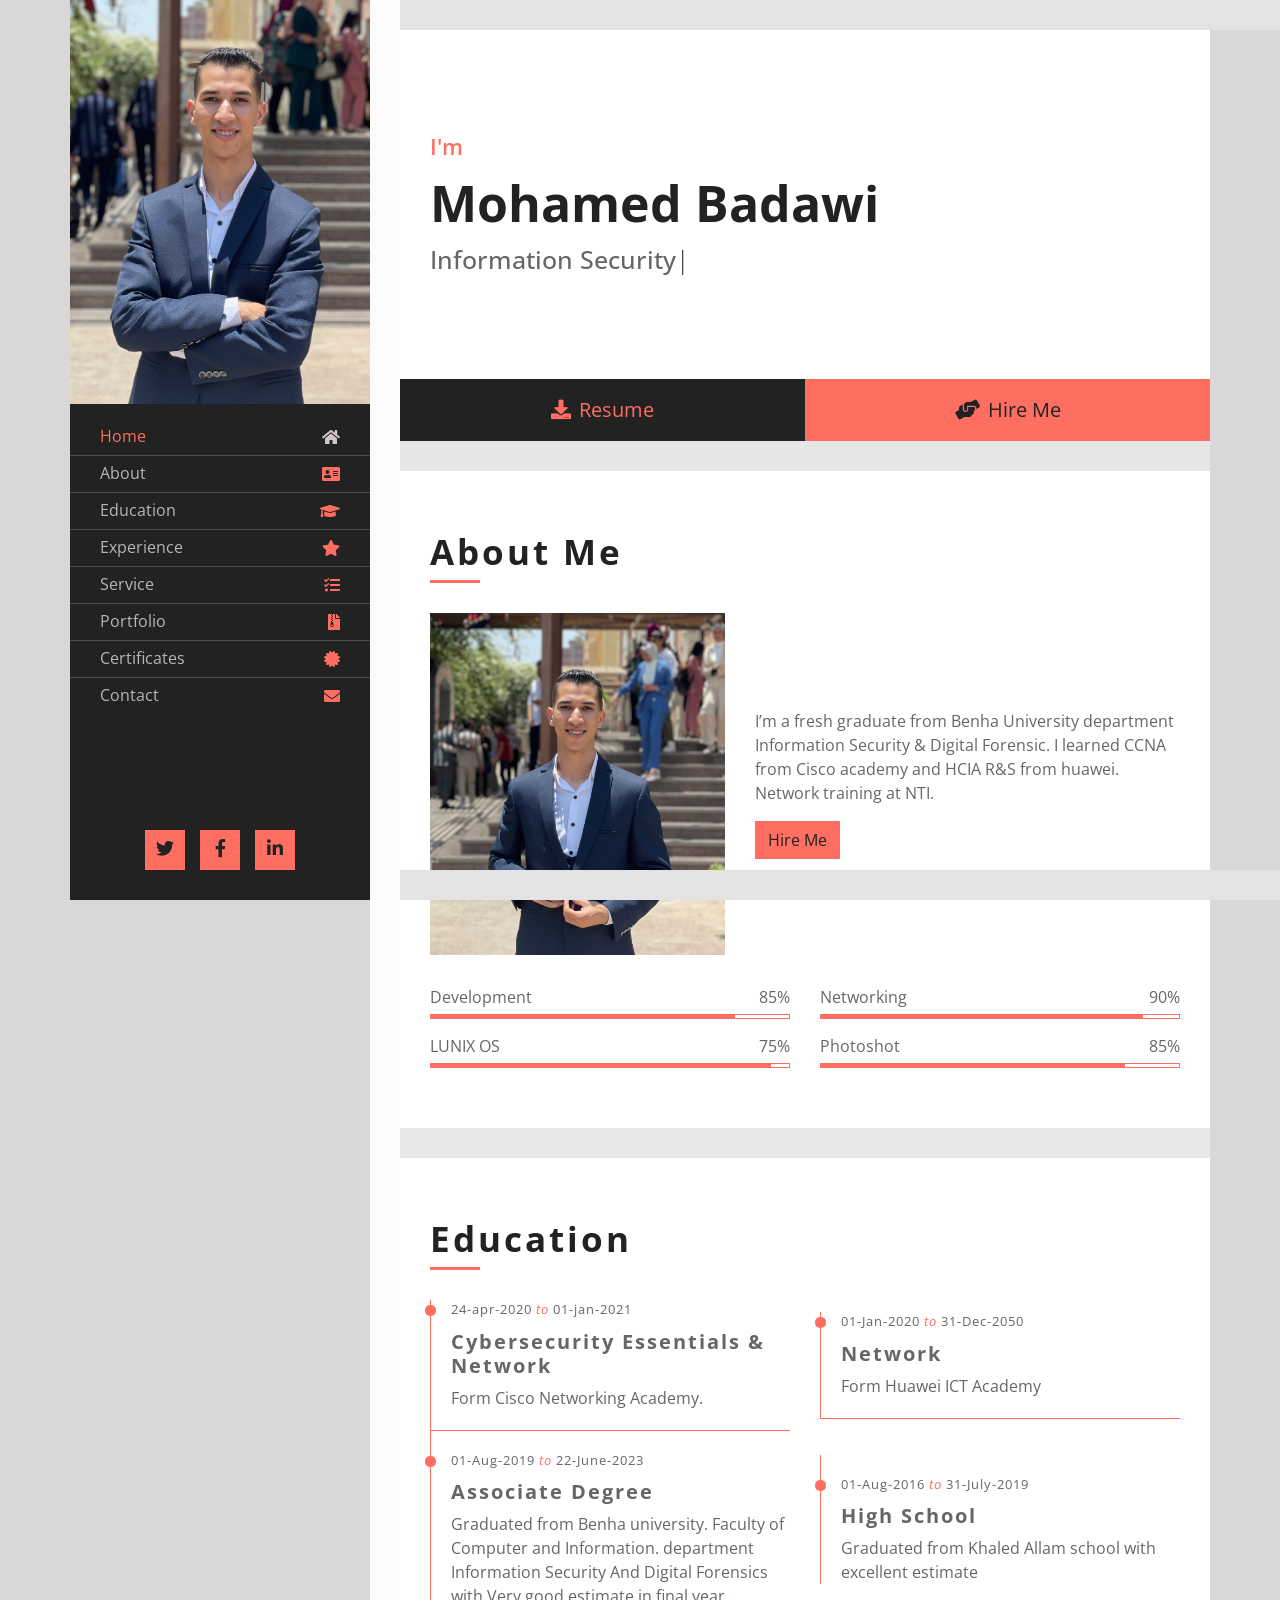
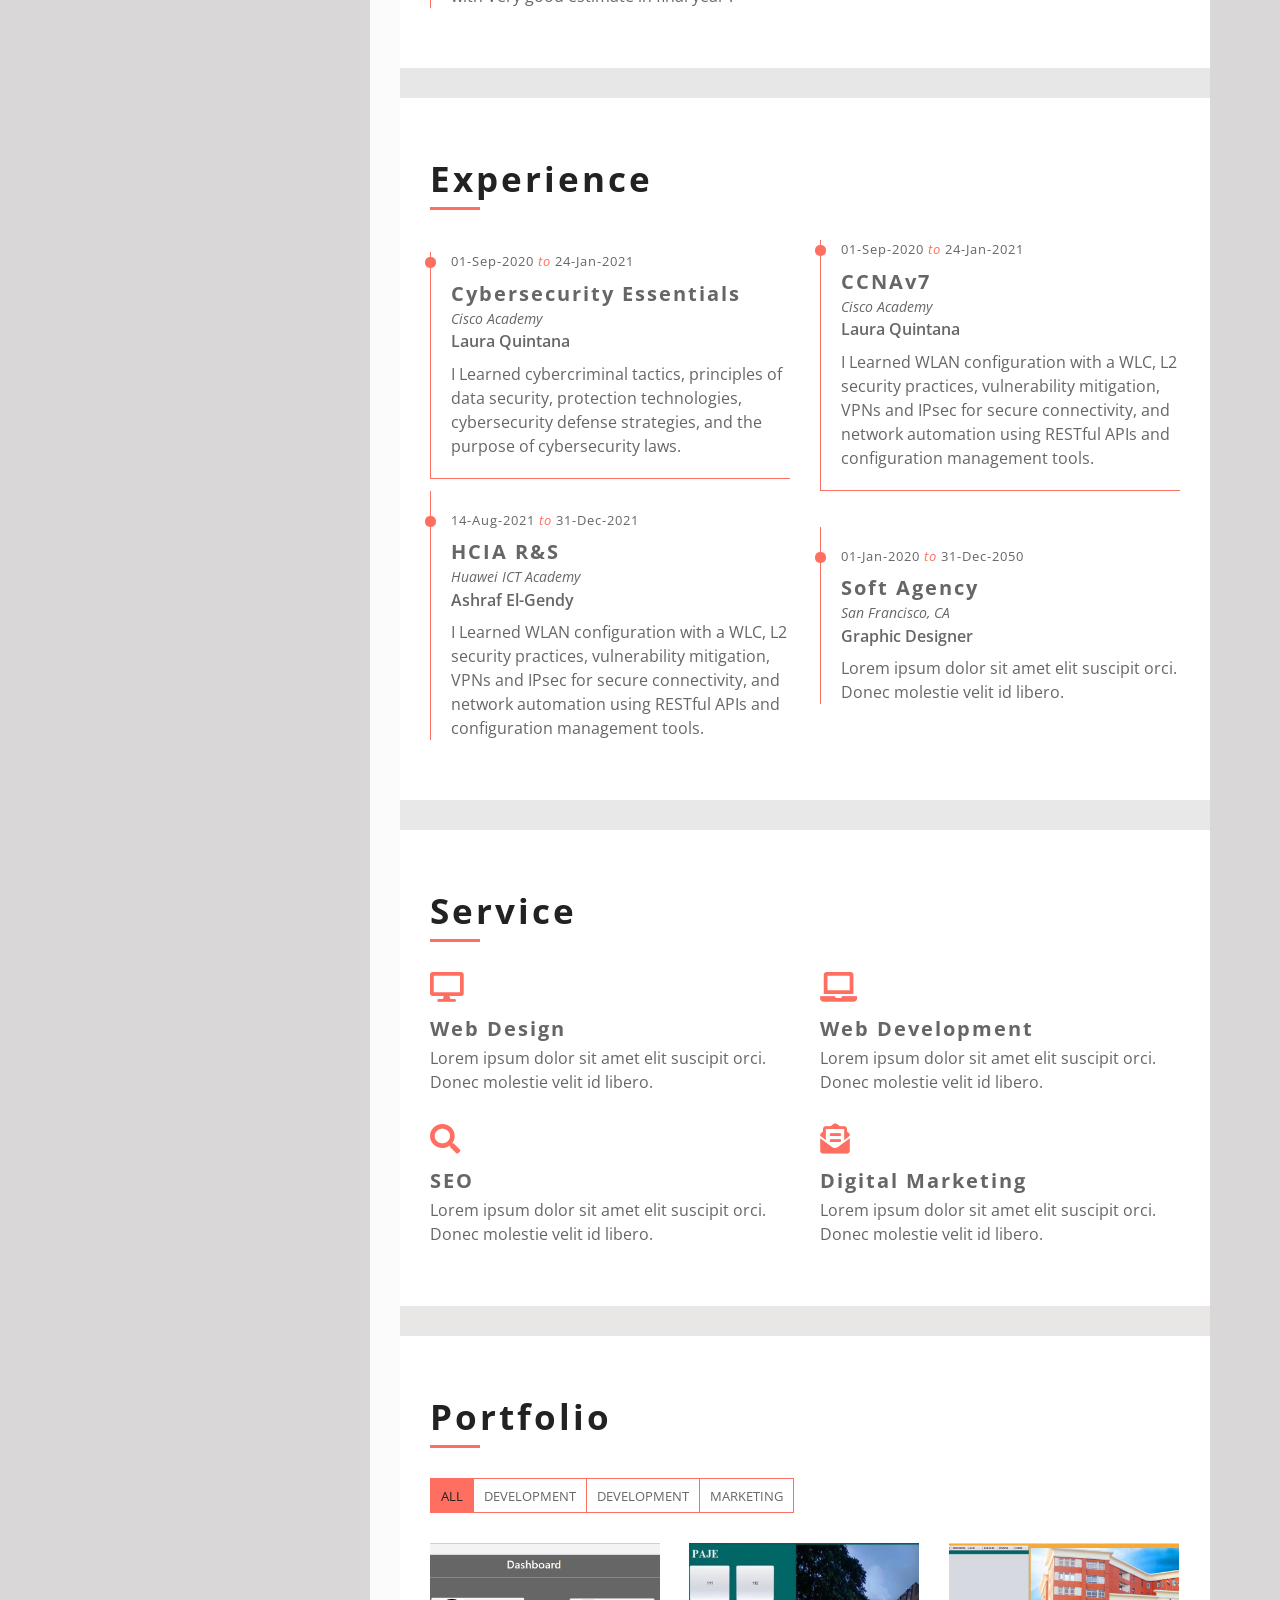
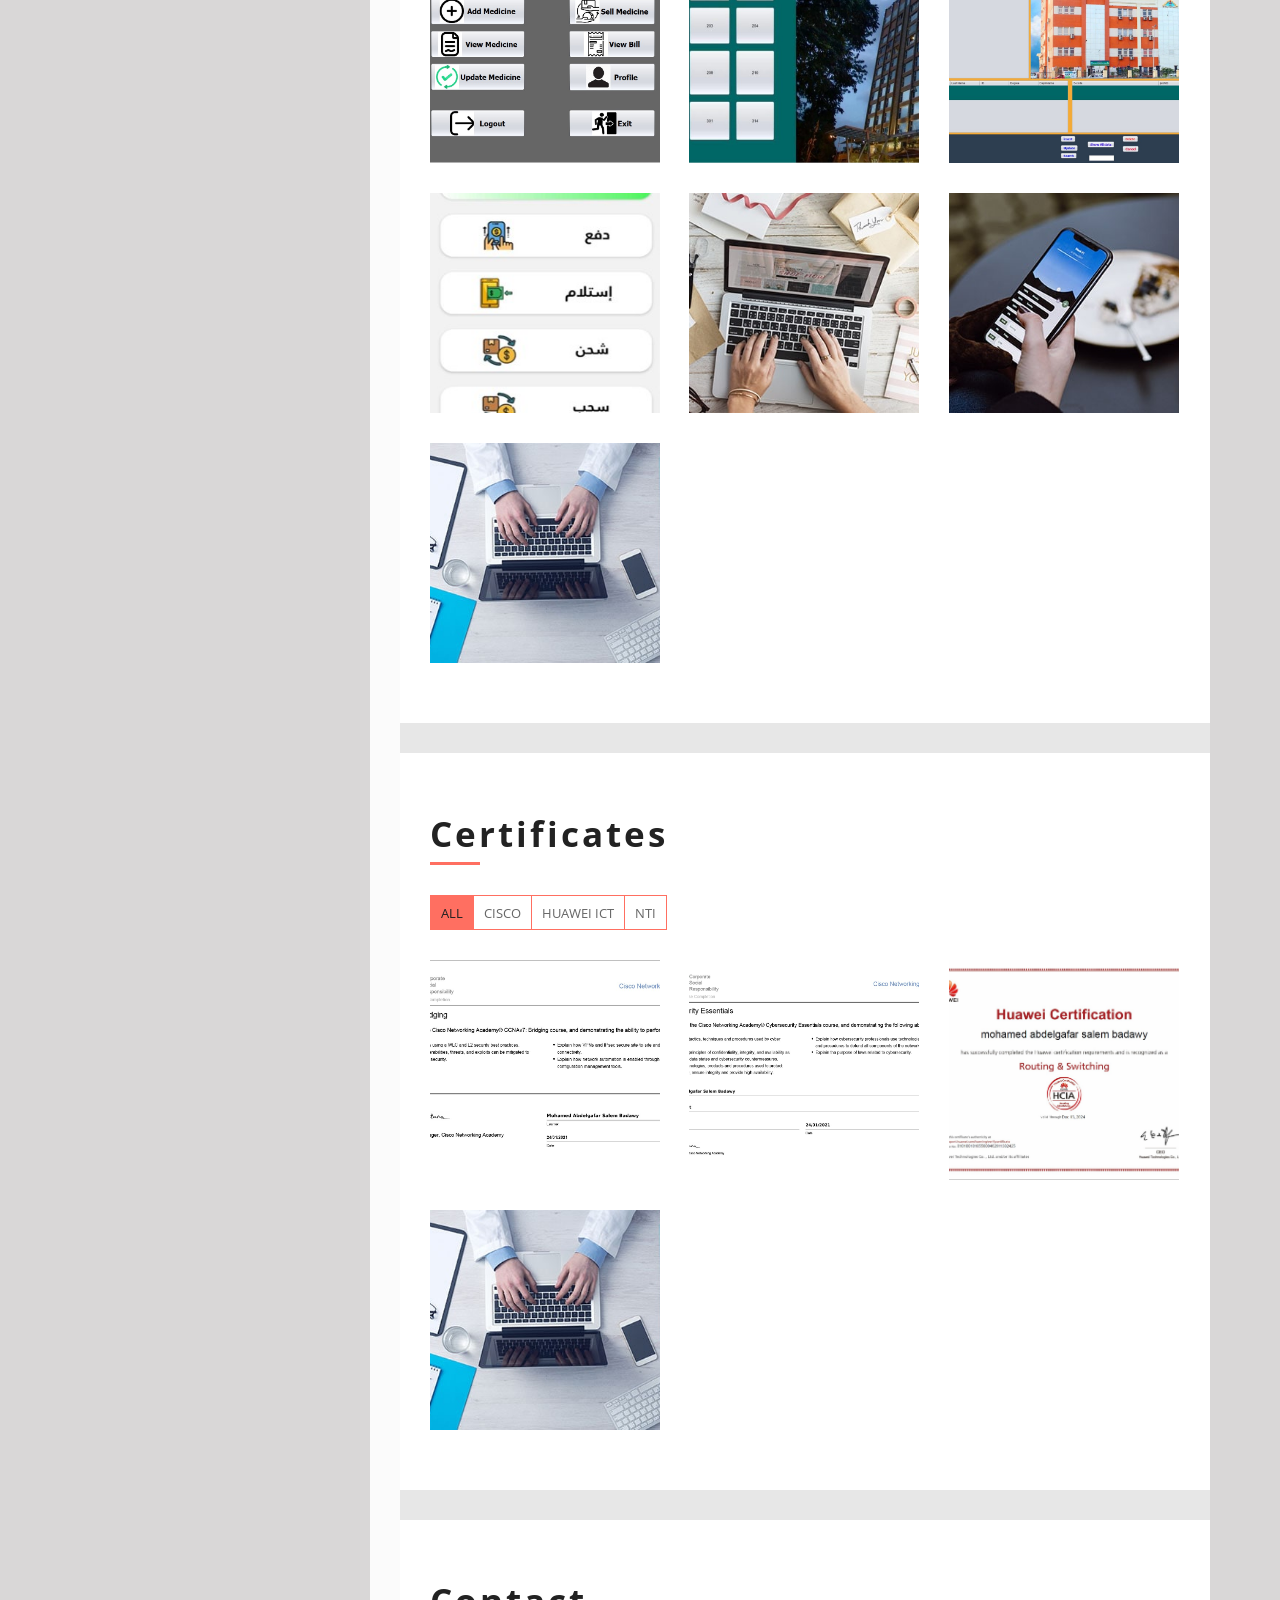
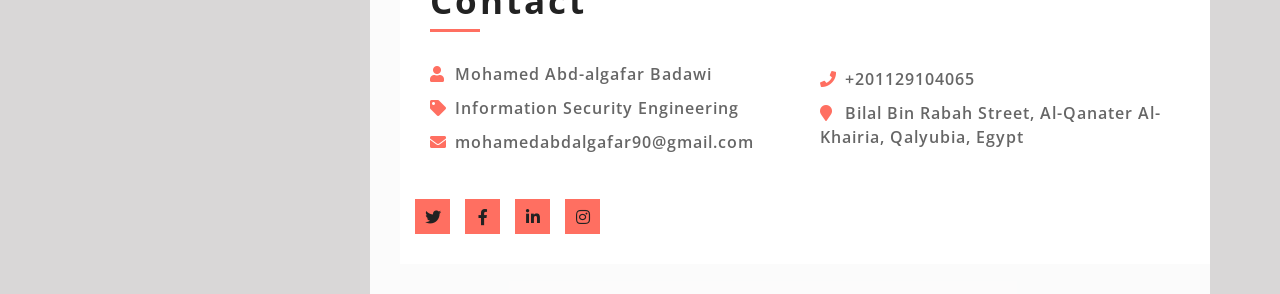
==== commit 636a4dad: "update in hire me btn" ====
--- a/index.html
+++ b/index.html
@@ -45,6 +45,9 @@
                                     <a class="nav-link" href="#about">About<i class="fa fa-address-card"></i></a>
                                 </li>
                                 <li class="nav-item">
+                                    <a class="nav-link" href="#Education">Education<i class="fa fa-graduation-cap"></i></a>
+                                </li>
+                                <li class="nav-item">
                                     <a class="nav-link" href="#experience">Experience<i class="fa fa-star"></i></a>
                                 </li>
                                 <li class="nav-item">
@@ -52,6 +55,9 @@
                                 </li>
                                 <li class="nav-item">
                                     <a class="nav-link" href="#portfolio">Portfolio<i class="fa fa-file-archive"></i></a>
+                                </li>
+                                <li class="nav-item">
+                                    <a class="nav-link" href="#Certificates">Certificates<i class="fa fa-certificate"></i></a>
                                 </li>
                                 <li class="nav-item">
                                     <a class="nav-link" href="#contact">Contact<i class="fa fa-envelope"></i></a>
@@ -83,7 +89,7 @@
                     <div class="content-inner">
                         
                         <a class="btn" download = "Mohamed Badawi" href="cv.pdf"><i class="fa fa-download"></i>Resume</a>
-                        <a class="btn" href="mohamedabdalgafar90@gmail.com"><i class="fa fa-hands-helping"></i>Hire Me</a>
+                        <a class="btn" href="hire_me.html"><i class="fa fa-hands-helping"></i>Hire Me</a>
                     </div>
                 </div>
                 <!-- Large Button End -->
@@ -100,11 +106,11 @@
                             </div>
                             <div class="col-md-6 col-lg-7">
                                 <p>
-                                    I’m student at benha university department information security and digital forensic.
+                                    I’m a fresh graduate from Benha University department Information Security & Digital Forensic.
                                     I learned CCNA from Cisco academy and HCIA R&S from huawei.
                                     Network training at NTI.
                                 </p>
-                                <a class="btn" href="mohamedabdalgafar90@gmail.com">Hire Me</a>
+                                <a class="btn" href="hire_me.html">Hire Me</a>
                             </div>
                         </div>
                         <div class="row">
@@ -375,7 +381,7 @@
                 <!-- Portfolio Start -->
                 
                 <!-- certificate Start -->
-                <div class="portfolio" id="portfolio">
+                <div class="portfolio" id="Certificates">
                     <div class="content-inner">
                         <div class="content-header">
                             <h2>Certificates</h2>
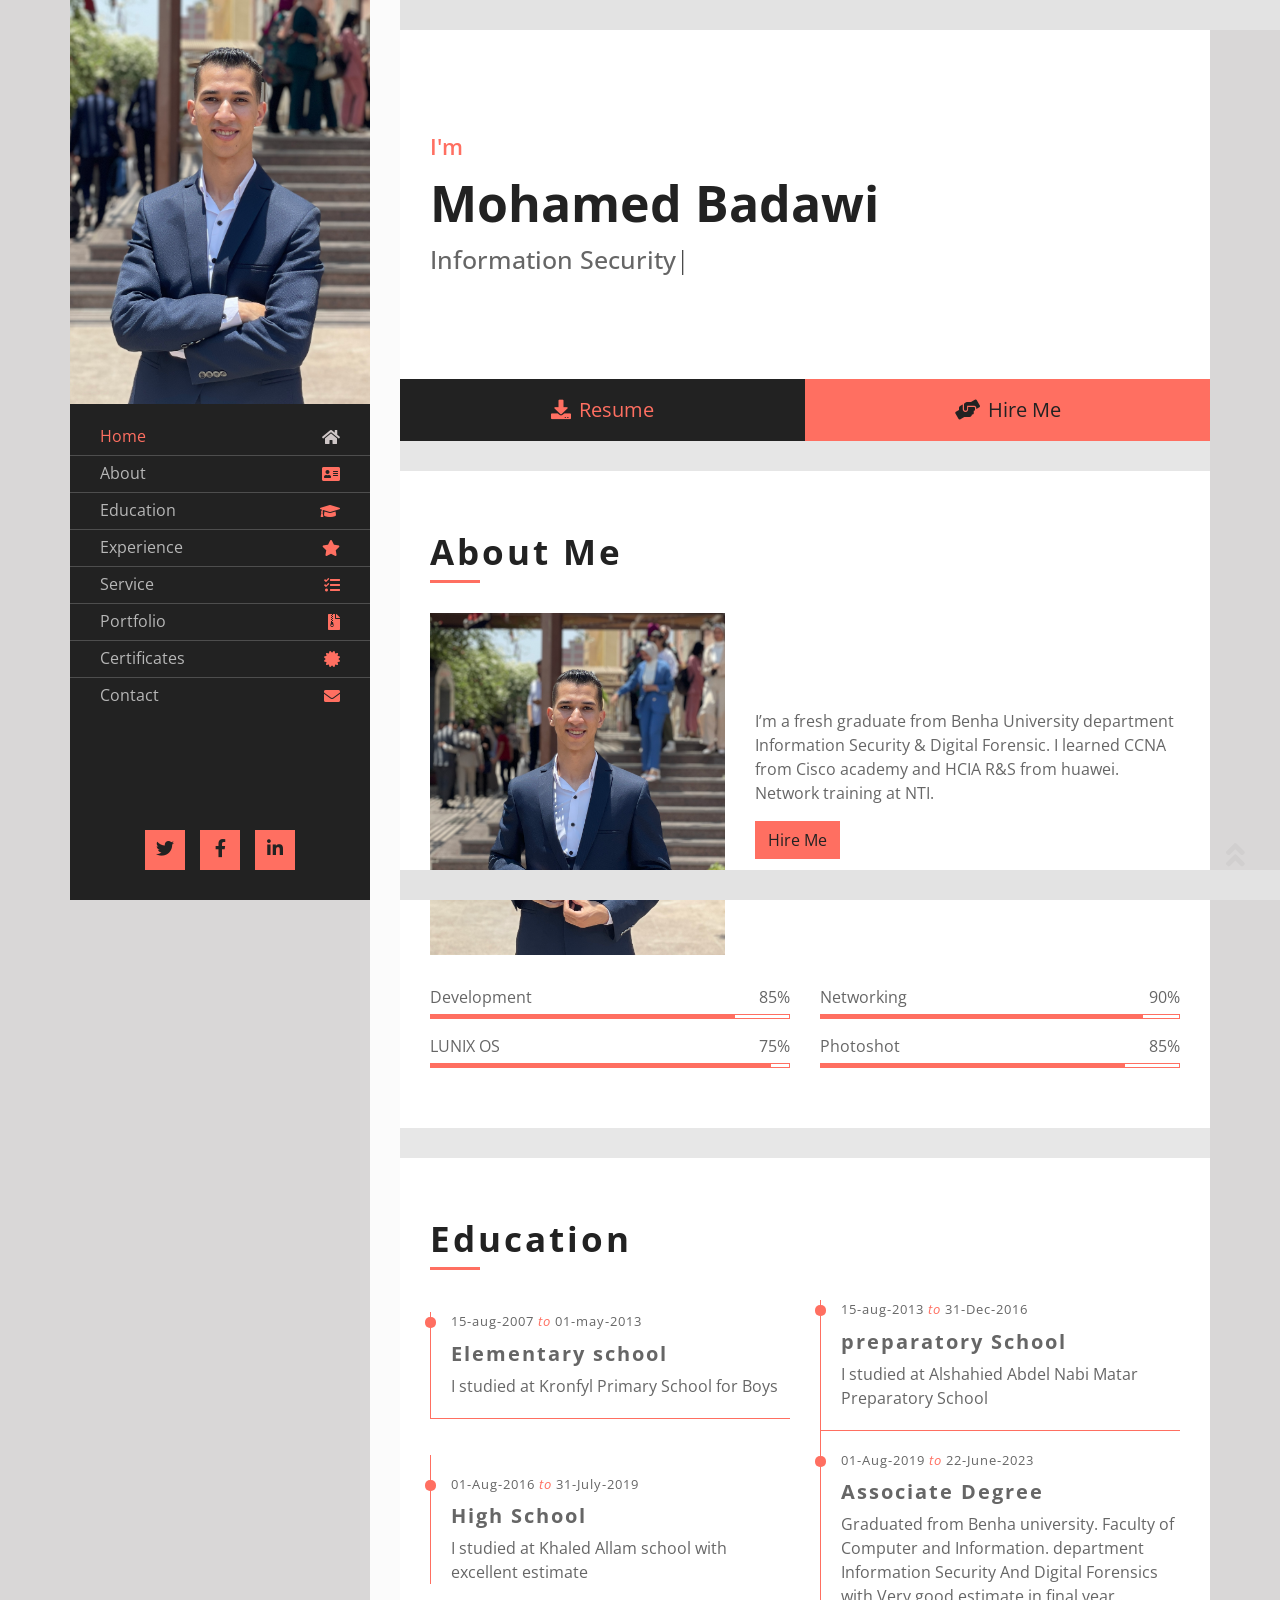
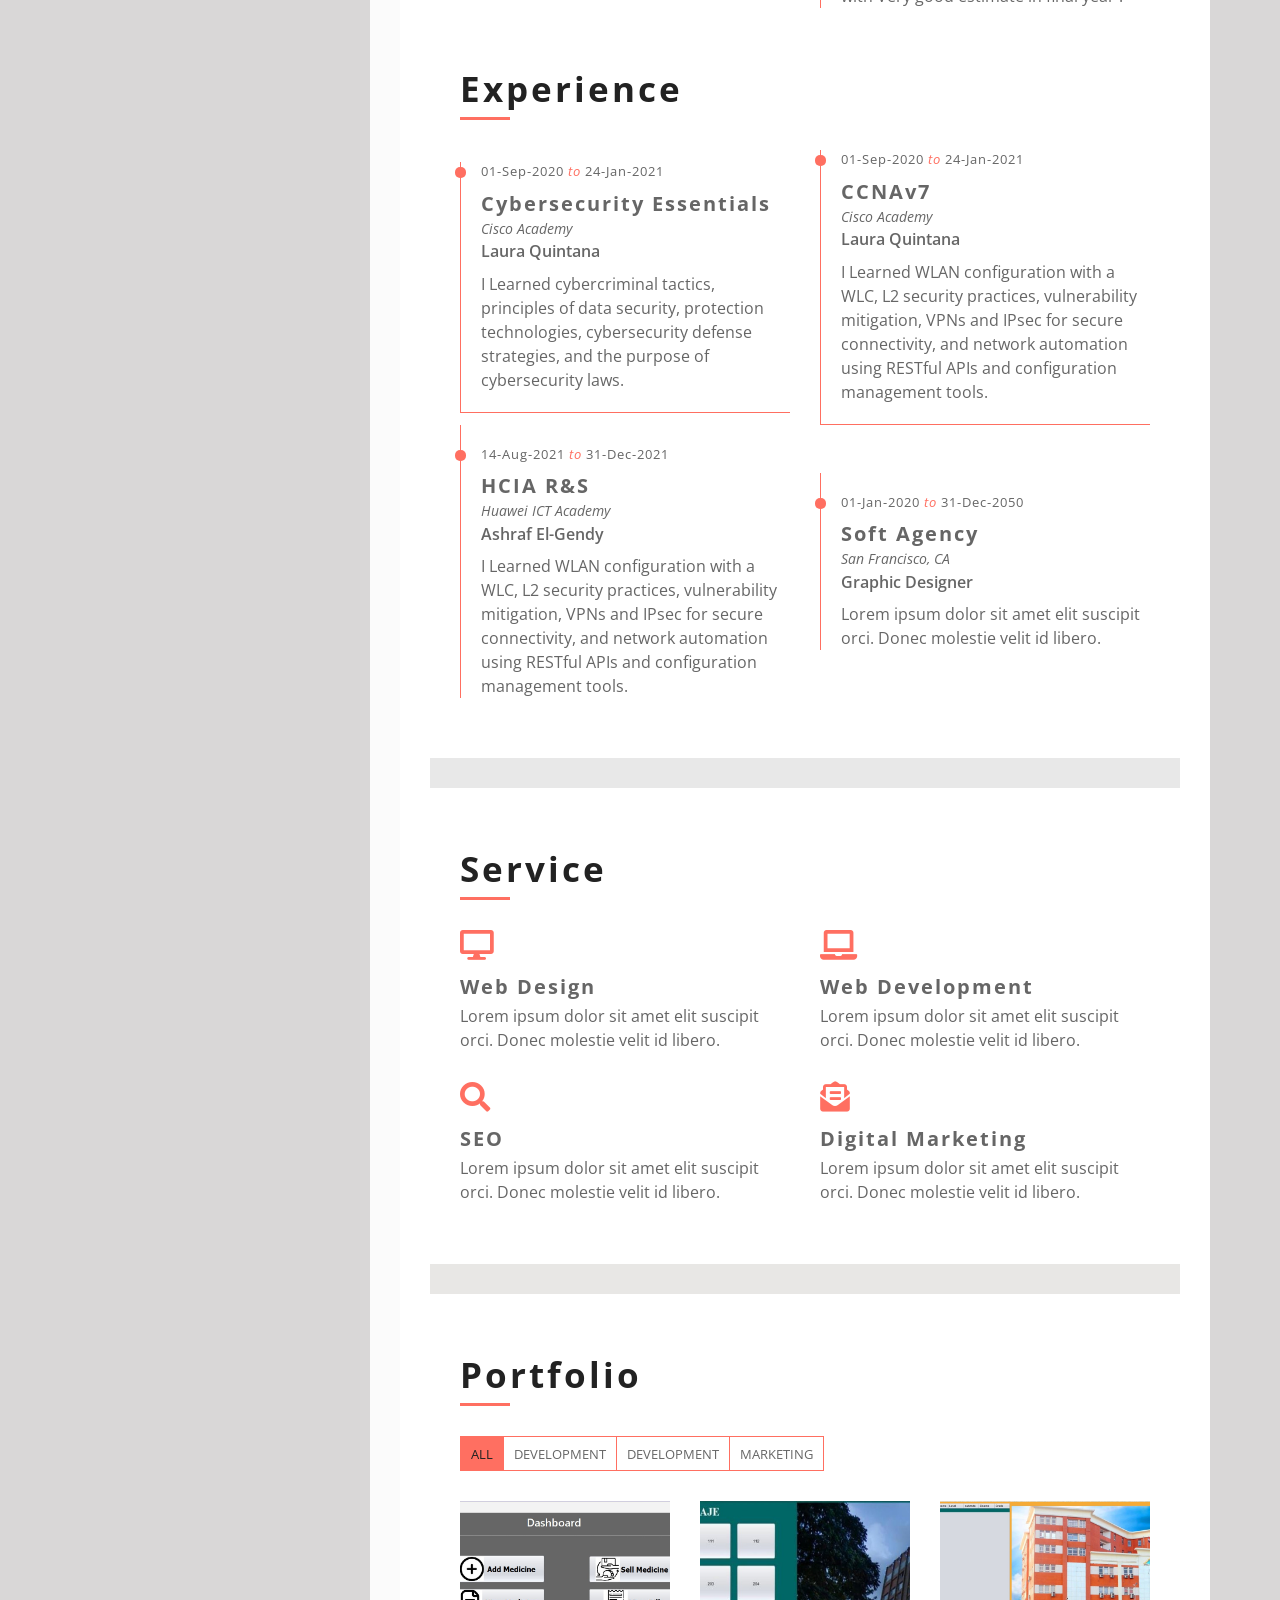
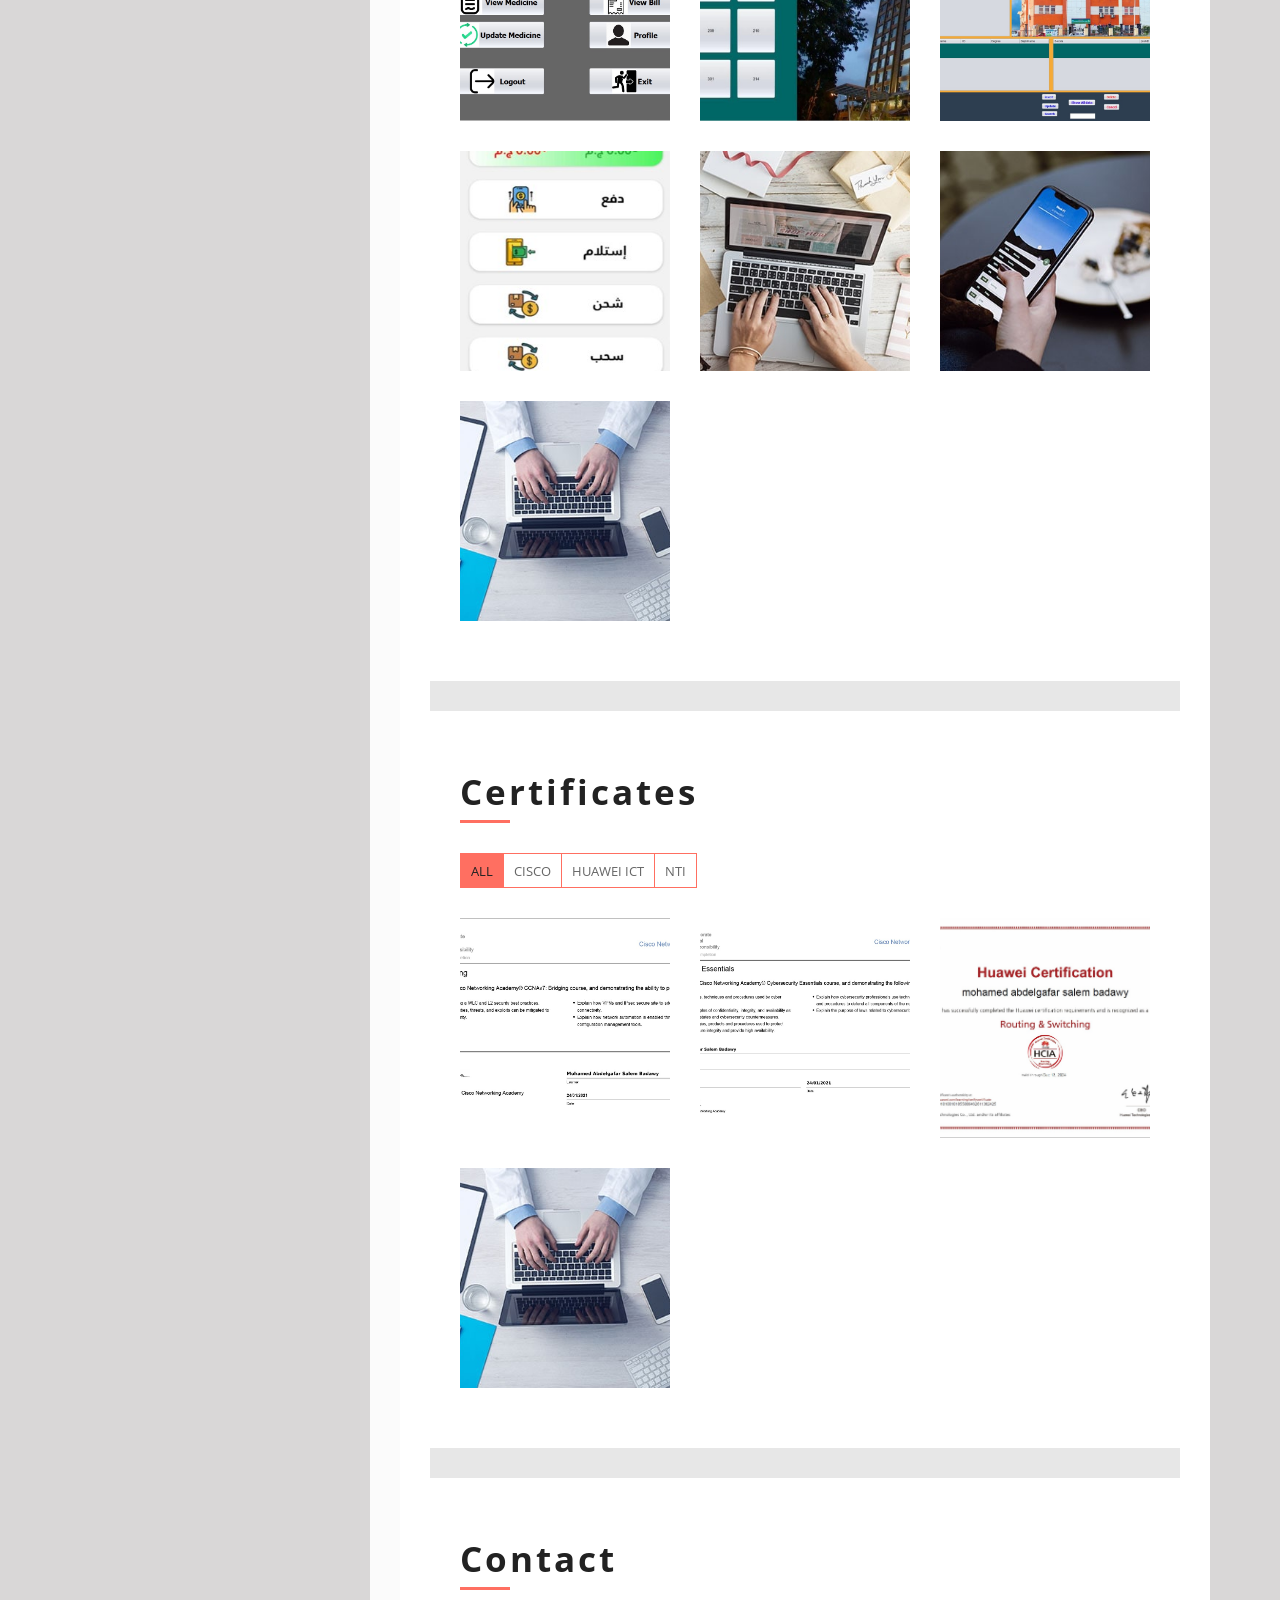
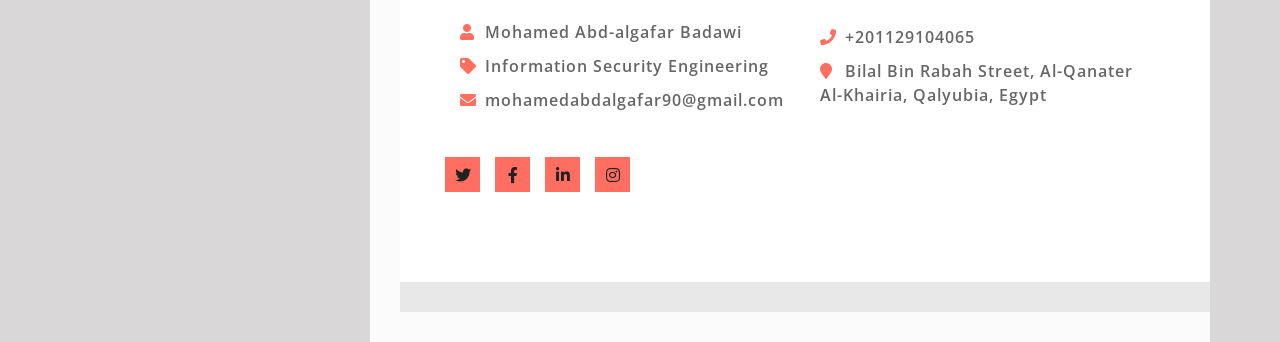
==== commit 5d6aae9c: "add education phases" ====
--- a/index.html
+++ b/index.html
@@ -160,18 +160,26 @@
                         <div class="row align-items-center">
                             <div class="col-md-6">
                                 <div class="edu-col">
-                                    <span>24-apr-2020 <i>to</i> 01-jan-2021</span>
-                                    <h3>Cybersecurity Essentials & Network</h3>
-                                    <p>Form Cisco Networking Academy.</p>
+                                    <span>15-aug-2007 <i>to</i> 01-may-2013</span>
+                                    <h3>Elementary school</h3>
+                                    <p>I studied at Kronfyl Primary School for Boys</p>
                                 </div>
                             </div>
                             <div class="col-md-6">
                                 <div class="edu-col">
-                                    <span>01-Jan-2020 <i>to</i> 31-Dec-2050</span>
-                                    <h3>Network</h3>
-                                    <p>Form Huawei ICT Academy</p>
-                                </div>
-                            </div>
+                                    <span>15-aug-2013 <i>to</i> 31-Dec-2016</span>
+                                    <h3>preparatory School</h3>
+                                    <p>I studied at Alshahied Abdel Nabi Matar Preparatory School</p>
+                                </div>
+                            </div>
+                       
+                        <div class="col-md-6">
+                            <div class="edu-col">
+                                <span>01-Aug-2016 <i>to</i> 31-July-2019</span>
+                                <h3>High School</h3>
+                                <p>I studied at Khaled Allam school with excellent estimate</p>
+                            </div>
+                        </div>
                             <div class="col-md-6">
                                 <div class="edu-col">
                                     <span>01-Aug-2019 <i>to</i> 22-June-2023</span>
@@ -181,14 +189,7 @@
                                         department Information Security And Digital Forensics with Very good estimate in final year
                                         .</p>
                                 </div>
-                            </div>
-                            <div class="col-md-6">
-                                <div class="edu-col">
-                                    <span>01-Aug-2016 <i>to</i> 31-July-2019</span>
-                                    <h3>High School</h3>
-                                    <p>Graduated from Khaled Allam school with excellent estimate</p>
-                                </div>
-                            </div>
+                           
                         </div>
                     </div>
                 </div>
